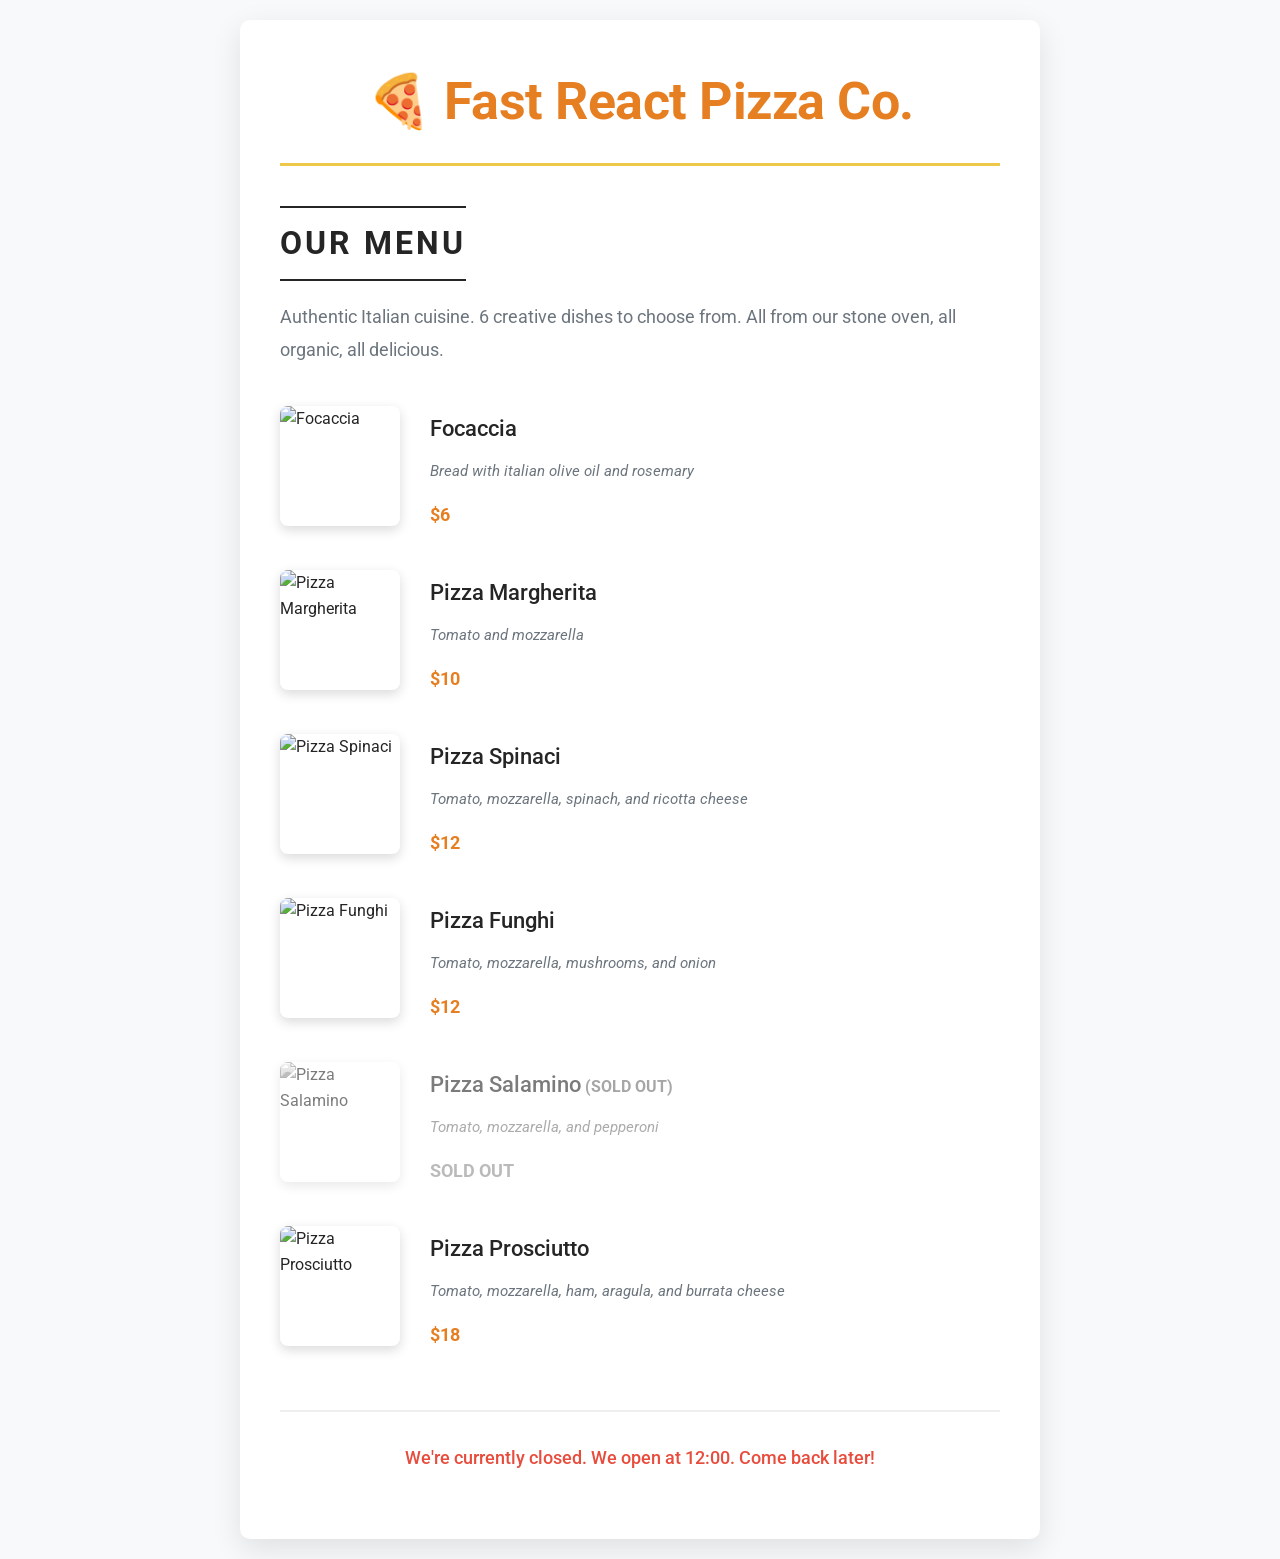
==== index.html @ ef0c7336 "Initial commit: Pizza menu with HTML, CSS, and JavaScript" ====
<!DOCTYPE html>
<html lang="en">
<head>
    <meta charset="UTF-8">
    <meta name="viewport" content="width=device-width, initial-scale=1.0">
    <title>🍕 Fast React Pizza Co.</title>
    <link rel="stylesheet" href="css/style.css">
    <link rel="preconnect" href="https://fonts.googleapis.com">
    <link rel="preconnect" href="https://fonts.gstatic.com" crossorigin>
    <link href="https://fonts.googleapis.com/css2?family=Roboto:wght@400;500;700&display=swap" rel="stylesheet">
</head>
<body>
    <div class="container">
        <header class="header">
            <h1>🍕 Fast React Pizza Co.</h1>
        </header>

        <main class="menu">
            <h2>Our Menu</h2>
            <p class="menu-intro">
                Authentic Italian cuisine. 6 creative dishes to choose from. All from our stone oven, all organic, all delicious.
            </p>

            <ul class="pizzas" id="pizzaList">
                <!-- Pizzas will be loaded by JavaScript -->
            </ul>
        </main>

        <footer class="footer">
            <div class="order">
                <p class="footer-text">
                    We're open from 12:00 to 22:00. Come visit us or order online.
                </p>
                <button class="btn">Order Now</button>
            </div>
        </footer>
    </div>

    <script src="js/pizzaData.js"></script>
    <script src="js/app.js"></script>
</body>
</html>
---- css/style.css ----
/* Global Reset */
* {
    margin: 0;
    padding: 0;
    box-sizing: border-box;
}

/* Root Variables */
:root {
    --color-primary: #edc84b;
    --color-secondary: #e67e22;
    --color-text: #252525;
    --color-text-light: #6c757d;
    --color-red: #e74c3c;
    --color-grey-light: #f8f9fa;
}

/* Body */
body {
    font-family: 'Roboto', sans-serif;
    background-color: var(--color-grey-light);
    color: var(--color-text);
    line-height: 1.6;
    padding: 20px;
}

/* Container */
.container {
    max-width: 800px;
    margin: 0 auto;
    background-color: #fff;
    padding: 40px;
    border-radius: 10px;
    box-shadow: 0 10px 30px rgba(0, 0, 0, 0.1);
}

/* Header */
.header {
    text-align: center;
    margin-bottom: 40px;
    padding-bottom: 20px;
    border-bottom: 3px solid var(--color-primary);
}

.header h1 {
    font-size: 52px;
    color: var(--color-secondary);
    font-weight: 700;
    letter-spacing: -0.5px;
}

/* Menu Section */
.menu {
    margin-bottom: 60px;
}

.menu h2 {
    display: inline-block;
    padding: 10px 0;
    border-top: 2px solid currentColor;
    border-bottom: 2px solid currentColor;
    font-size: 32px;
    text-transform: uppercase;
    letter-spacing: 3px;
    font-weight: 700;
    margin-bottom: 20px;
}

.menu-intro {
    font-size: 18px;
    color: var(--color-text-light);
    margin-bottom: 40px;
    line-height: 1.8;
}

/* Pizza List */
.pizzas {
    list-style: none;
    display: grid;
    gap: 40px;
}

/* Pizza Item */
.pizza {
    display: flex;
    gap: 30px;
    align-items: flex-start;
}

.pizza img {
    width: 120px;
    height: 120px;
    object-fit: cover;
    border-radius: 8px;
    align-self: flex-start;
    box-shadow: 0 4px 12px rgba(0, 0, 0, 0.15);
}

.pizza-details {
    flex: 1;
    display: flex;
    flex-direction: column;
    gap: 8px;
    padding-top: 5px;
}

.pizza h3 {
    font-size: 22px;
    font-weight: 500;
    margin-bottom: 5px;
    color: var(--color-text);
}

.pizza-ingredients {
    font-size: 15px;
    font-style: italic;
    color: var(--color-text-light);
    margin-bottom: 10px;
    line-height: 1.6;
}

.pizza-price {
    font-size: 18px;
    font-weight: 700;
    color: var(--color-secondary);
    margin-top: auto;
}

/* Sold Out Style */
.pizza.sold-out {
    opacity: 0.6;
    filter: grayscale(1);
}

.pizza.sold-out .pizza-details {
    position: relative;
}

.pizza.sold-out h3::after {
    content: " (SOLD OUT)";
    color: var(--color-red);
    font-size: 16px;
    font-weight: 700;
    text-transform: uppercase;
}

/* Footer */
.footer {
    margin-top: 60px;
    padding-top: 30px;
    border-top: 2px solid #eee;
}

.order {
    text-align: center;
}

.footer-text {
    font-size: 18px;
    color: var(--color-text);
    margin-bottom: 25px;
    line-height: 1.8;
}

/* Button */
.btn {
    background-color: var(--color-primary);
    color: var(--color-text);
    padding: 16px 40px;
    font-size: 18px;
    font-weight: 600;
    border: none;
    border-radius: 50px;
    cursor: pointer;
    text-transform: uppercase;
    letter-spacing: 1px;
    transition: all 0.3s ease;
    box-shadow: 0 4px 12px rgba(237, 200, 75, 0.4);
}

.btn:hover {
    background-color: var(--color-secondary);
    color: #fff;
    transform: translateY(-2px);
    box-shadow: 0 6px 16px rgba(230, 126, 34, 0.5);
}

.btn:active {
    transform: translateY(0);
}

/* Closed Message */
.footer.closed .footer-text {
    color: var(--color-red);
    font-weight: 500;
}

.footer.closed .btn {
    display: none;
}

/* Responsive Design */
@media (max-width: 768px) {
    .container {
        padding: 20px;
    }

    .header h1 {
        font-size: 36px;
    }

    .menu h2 {
        font-size: 24px;
    }

    .menu-intro {
        font-size: 16px;
    }

    .pizza {
        flex-direction: column;
        gap: 15px;
        text-align: center;
    }

    .pizza img {
        width: 100%;
        height: 200px;
        align-self: center;
    }

    .pizza h3 {
        font-size: 20px;
    }

    .pizza-ingredients {
        font-size: 14px;
    }

    .btn {
        padding: 12px 30px;
        font-size: 16px;
    }
}

@media (max-width: 480px) {
    body {
        padding: 10px;
    }

    .header h1 {
        font-size: 28px;
    }

    .menu h2 {
        font-size: 20px;
    }

    .pizzas {
        gap: 30px;
    }
}
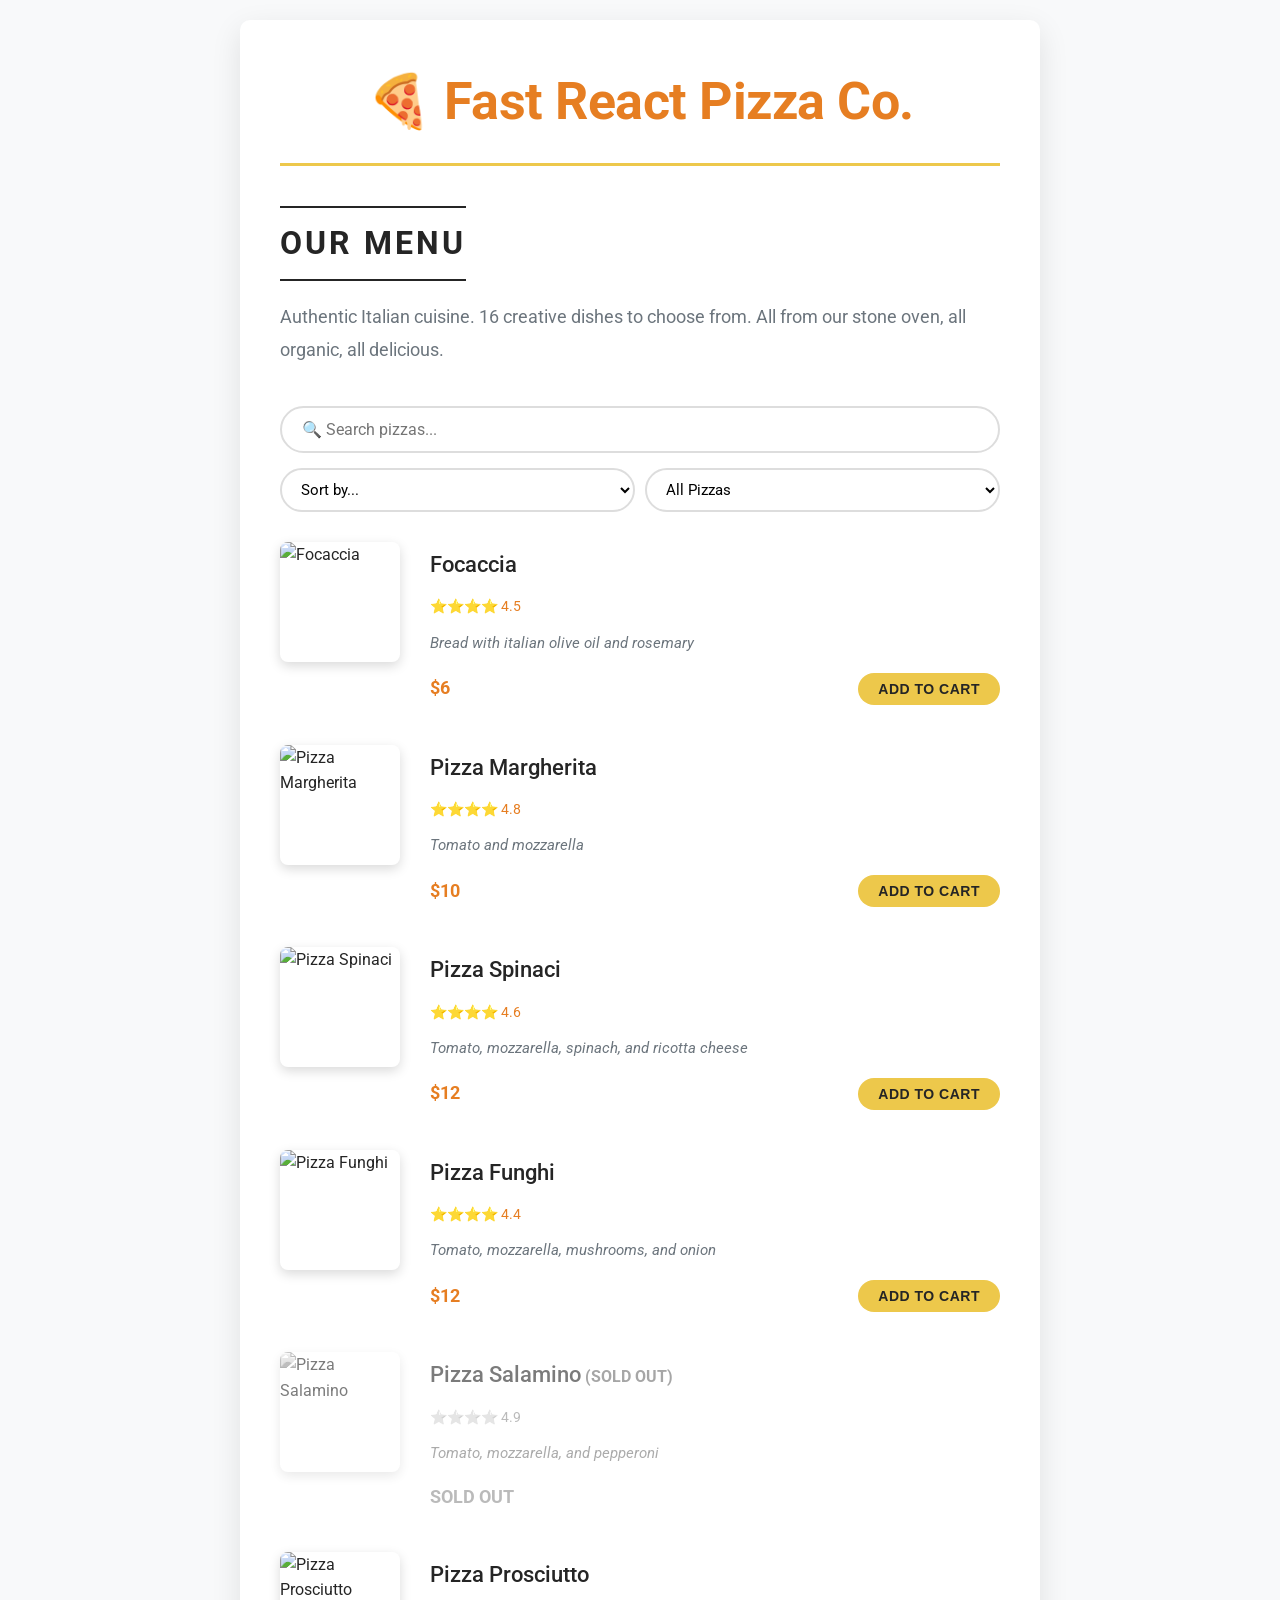
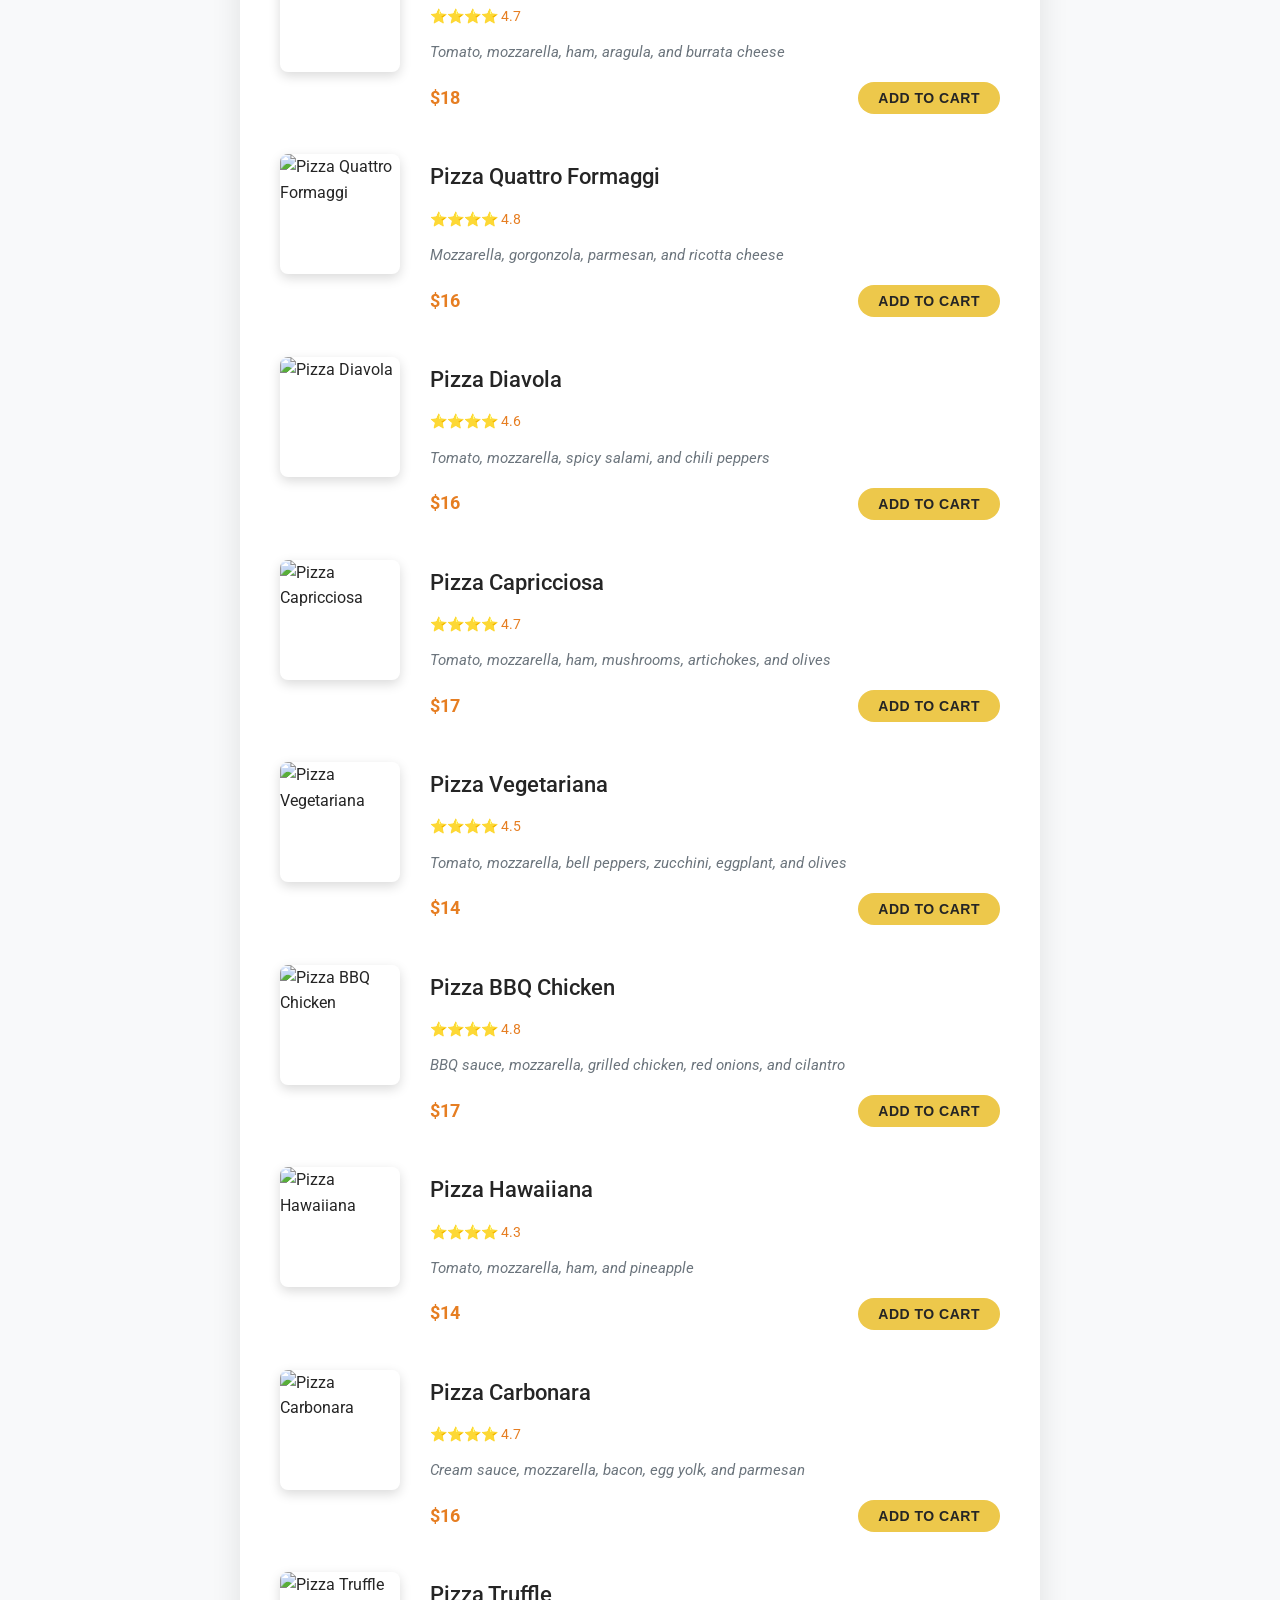
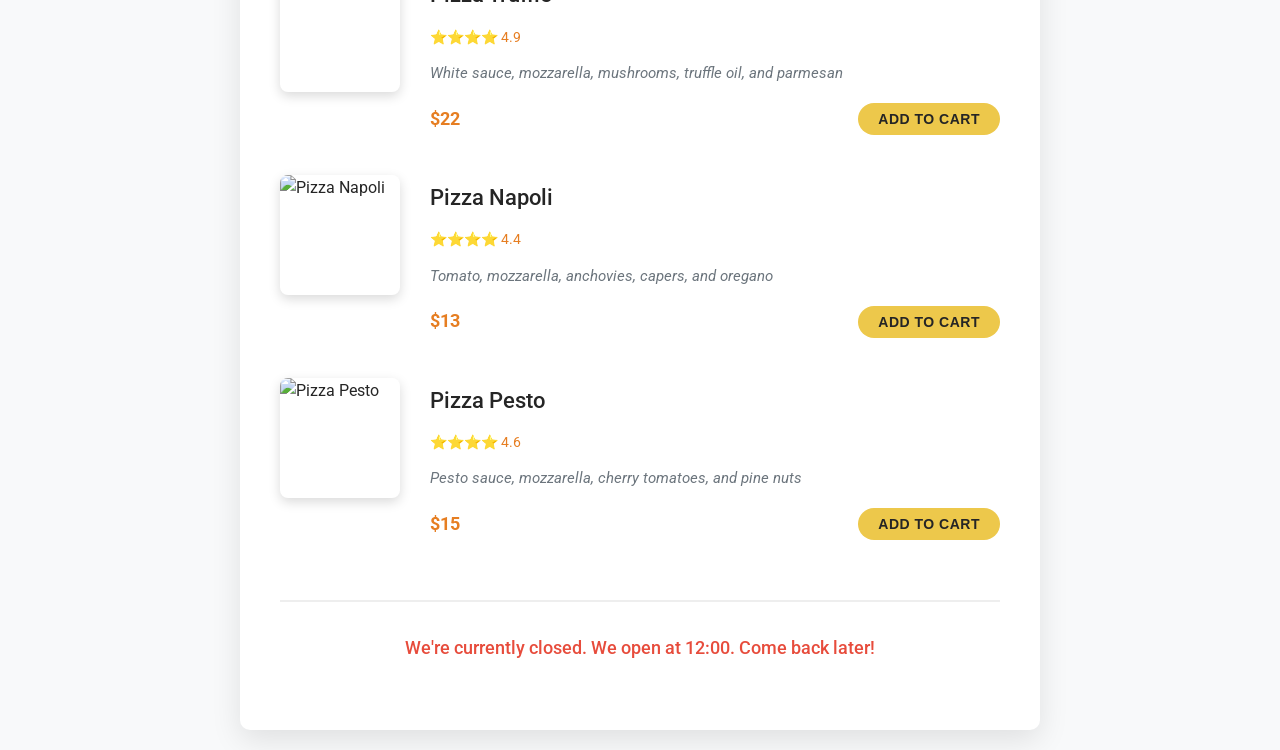
==== commit 081749c3: "Add advanced features: shopping cart, search, filters, ratings, and 10 new pizza varieties" ====
--- a/index.html
+++ b/index.html
@@ -18,8 +18,30 @@
         <main class="menu">
             <h2>Our Menu</h2>
             <p class="menu-intro">
-                Authentic Italian cuisine. 6 creative dishes to choose from. All from our stone oven, all organic, all delicious.
+                Authentic Italian cuisine. 16 creative dishes to choose from. All from our stone oven, all organic, all delicious.
             </p>
+
+            <!-- Search and Filter Section -->
+            <div class="controls">
+                <div class="search-container">
+                    <input type="text" id="searchInput" class="search-input" placeholder="🔍 Search pizzas...">
+                </div>
+                <div class="filter-controls">
+                    <select id="sortSelect" class="filter-select">
+                        <option value="">Sort by...</option>
+                        <option value="price-low">Price: Low to High</option>
+                        <option value="price-high">Price: High to Low</option>
+                        <option value="name">Name: A-Z</option>
+                        <option value="rating">Rating: High to Low</option>
+                    </select>
+                    <select id="categoryFilter" class="filter-select">
+                        <option value="all">All Pizzas</option>
+                        <option value="vegetarian">Vegetarian</option>
+                        <option value="meat">Meat</option>
+                        <option value="available">Available Only</option>
+                    </select>
+                </div>
+            </div>
 
             <ul class="pizzas" id="pizzaList">
                 <!-- Pizzas will be loaded by JavaScript -->
@@ -31,9 +53,36 @@
                 <p class="footer-text">
                     We're open from 12:00 to 22:00. Come visit us or order online.
                 </p>
-                <button class="btn">Order Now</button>
+                <!-- Shopping Cart -->
+                <div class="cart-summary" id="cartSummary">
+                    <div class="cart-info">
+                        <span class="cart-icon">🛒</span>
+                        <span class="cart-count">0</span>
+                        <span class="cart-total">$0.00</span>
+                    </div>
+                </div>
+                <button class="btn" id="orderBtn">Order Now</button>
             </div>
         </footer>
+
+        <!-- Cart Modal -->
+        <div class="modal" id="cartModal">
+            <div class="modal-content">
+                <div class="modal-header">
+                    <h3>🛒 Your Cart</h3>
+                    <button class="close-modal" id="closeModal">&times;</button>
+                </div>
+                <div class="modal-body" id="cartItems">
+                    <p class="empty-cart">Your cart is empty</p>
+                </div>
+                <div class="modal-footer">
+                    <div class="cart-total-display">
+                        <strong>Total: <span id="modalTotal">$0.00</span></strong>
+                    </div>
+                    <button class="btn btn-checkout" id="checkoutBtn">Checkout</button>
+                </div>
+            </div>
+        </div>
     </div>
 
     <script src="js/pizzaData.js"></script>
--- a/css/style.css
+++ b/css/style.css
@@ -73,6 +73,59 @@
     line-height: 1.8;
 }
 
+/* Search and Filter Controls */
+.controls {
+    margin-bottom: 30px;
+    display: flex;
+    flex-direction: column;
+    gap: 15px;
+}
+
+.search-container {
+    width: 100%;
+}
+
+.search-input {
+    width: 100%;
+    padding: 12px 20px;
+    font-size: 16px;
+    border: 2px solid #ddd;
+    border-radius: 50px;
+    outline: none;
+    transition: all 0.3s ease;
+    font-family: 'Roboto', sans-serif;
+}
+
+.search-input:focus {
+    border-color: var(--color-primary);
+    box-shadow: 0 0 0 3px rgba(237, 200, 75, 0.2);
+}
+
+.filter-controls {
+    display: flex;
+    gap: 10px;
+    flex-wrap: wrap;
+}
+
+.filter-select {
+    flex: 1;
+    min-width: 150px;
+    padding: 10px 15px;
+    font-size: 15px;
+    border: 2px solid #ddd;
+    border-radius: 50px;
+    outline: none;
+    background-color: white;
+    cursor: pointer;
+    transition: all 0.3s ease;
+    font-family: 'Roboto', sans-serif;
+}
+
+.filter-select:hover,
+.filter-select:focus {
+    border-color: var(--color-primary);
+}
+
 /* Pizza List */
 .pizzas {
     list-style: none;
@@ -111,6 +164,12 @@
     color: var(--color-text);
 }
 
+.pizza-rating {
+    font-size: 14px;
+    color: var(--color-secondary);
+    margin-bottom: 5px;
+}
+
 .pizza-ingredients {
     font-size: 15px;
     font-style: italic;
@@ -119,11 +178,37 @@
     line-height: 1.6;
 }
 
+.pizza-footer {
+    display: flex;
+    justify-content: space-between;
+    align-items: center;
+    margin-top: auto;
+}
+
 .pizza-price {
     font-size: 18px;
     font-weight: 700;
     color: var(--color-secondary);
-    margin-top: auto;
+}
+
+.btn-add {
+    background-color: var(--color-primary);
+    color: var(--color-text);
+    padding: 8px 20px;
+    font-size: 14px;
+    font-weight: 600;
+    border: none;
+    border-radius: 50px;
+    cursor: pointer;
+    transition: all 0.3s ease;
+    text-transform: uppercase;
+    letter-spacing: 0.5px;
+}
+
+.btn-add:hover {
+    background-color: var(--color-secondary);
+    color: #fff;
+    transform: translateY(-2px);
 }
 
 /* Sold Out Style */
@@ -160,6 +245,48 @@
     color: var(--color-text);
     margin-bottom: 25px;
     line-height: 1.8;
+}
+
+/* Cart Summary */
+.cart-summary {
+    display: none;
+    background-color: var(--color-grey-light);
+    padding: 15px 25px;
+    border-radius: 50px;
+    margin: 20px auto;
+    max-width: 300px;
+    transition: all 0.3s ease;
+}
+
+.cart-summary:hover {
+    background-color: var(--color-primary);
+    transform: scale(1.05);
+}
+
+.cart-info {
+    display: flex;
+    justify-content: center;
+    align-items: center;
+    gap: 15px;
+    font-weight: 600;
+    font-size: 16px;
+}
+
+.cart-icon {
+    font-size: 24px;
+}
+
+.cart-count {
+    background-color: var(--color-secondary);
+    color: white;
+    padding: 2px 10px;
+    border-radius: 50px;
+    font-size: 14px;
+}
+
+.cart-total {
+    color: var(--color-secondary);
+    font-size: 18px;
 }
 
 /* Button */
@@ -199,6 +326,198 @@
     display: none;
 }
 
+/* Cart Modal */
+.modal {
+    display: none;
+    position: fixed;
+    top: 0;
+    left: 0;
+    width: 100%;
+    height: 100%;
+    background-color: rgba(0, 0, 0, 0.5);
+    z-index: 1000;
+    justify-content: center;
+    align-items: center;
+    animation: fadeIn 0.3s ease;
+}
+
+@keyframes fadeIn {
+    from { opacity: 0; }
+    to { opacity: 1; }
+}
+
+.modal-content {
+    background-color: white;
+    padding: 0;
+    border-radius: 15px;
+    max-width: 500px;
+    width: 90%;
+    max-height: 80vh;
+    overflow: hidden;
+    display: flex;
+    flex-direction: column;
+    box-shadow: 0 20px 60px rgba(0, 0, 0, 0.3);
+    animation: slideUp 0.3s ease;
+}
+
+@keyframes slideUp {
+    from {
+        transform: translateY(50px);
+        opacity: 0;
+    }
+    to {
+        transform: translateY(0);
+        opacity: 1;
+    }
+}
+
+.modal-header {
+    display: flex;
+    justify-content: space-between;
+    align-items: center;
+    padding: 20px 25px;
+    border-bottom: 2px solid #eee;
+    background-color: var(--color-grey-light);
+}
+
+.modal-header h3 {
+    margin: 0;
+    font-size: 24px;
+}
+
+.close-modal {
+    background: none;
+    border: none;
+    font-size: 32px;
+    cursor: pointer;
+    color: var(--color-text-light);
+    transition: color 0.3s ease;
+    padding: 0;
+    width: 32px;
+    height: 32px;
+    line-height: 1;
+}
+
+.close-modal:hover {
+    color: var(--color-red);
+}
+
+.modal-body {
+    padding: 25px;
+    overflow-y: auto;
+    flex: 1;
+}
+
+.empty-cart {
+    text-align: center;
+    color: var(--color-text-light);
+    padding: 40px 20px;
+    font-size: 18px;
+}
+
+.cart-item {
+    display: flex;
+    justify-content: space-between;
+    align-items: center;
+    padding: 15px;
+    margin-bottom: 10px;
+    background-color: var(--color-grey-light);
+    border-radius: 10px;
+}
+
+.cart-item-info {
+    display: flex;
+    flex-direction: column;
+    gap: 5px;
+}
+
+.cart-item-price {
+    color: var(--color-text-light);
+    font-size: 14px;
+}
+
+.cart-item-controls {
+    display: flex;
+    align-items: center;
+    gap: 10px;
+}
+
+.btn-quantity {
+    background-color: white;
+    border: 2px solid var(--color-primary);
+    color: var(--color-text);
+    width: 30px;
+    height: 30px;
+    border-radius: 50%;
+    cursor: pointer;
+    font-size: 18px;
+    font-weight: 700;
+    display: flex;
+    align-items: center;
+    justify-content: center;
+    transition: all 0.3s ease;
+}
+
+.btn-quantity:hover {
+    background-color: var(--color-primary);
+}
+
+.item-quantity {
+    font-weight: 600;
+    min-width: 30px;
+    text-align: center;
+}
+
+.modal-footer {
+    padding: 20px 25px;
+    border-top: 2px solid #eee;
+    background-color: var(--color-grey-light);
+}
+
+.cart-total-display {
+    text-align: center;
+    margin-bottom: 15px;
+    font-size: 20px;
+}
+
+.btn-checkout {
+    width: 100%;
+    margin: 0;
+}
+
+/* Notification */
+.notification {
+    position: fixed;
+    top: 20px;
+    right: 20px;
+    background-color: var(--color-secondary);
+    color: white;
+    padding: 15px 25px;
+    border-radius: 50px;
+    box-shadow: 0 4px 12px rgba(0, 0, 0, 0.3);
+    z-index: 2000;
+    animation: slideInRight 0.3s ease, fadeOut 0.3s ease 1.7s;
+    font-weight: 600;
+}
+
+@keyframes slideInRight {
+    from {
+        transform: translateX(400px);
+        opacity: 0;
+    }
+    to {
+        transform: translateX(0);
+        opacity: 1;
+    }
+}
+
+@keyframes fadeOut {
+    to {
+        opacity: 0;
+        transform: translateX(400px);
+    }
+}
+
 /* Responsive Design */
 @media (max-width: 768px) {
     .container {
@@ -217,6 +536,18 @@
         font-size: 16px;
     }
 
+    .controls {
+        gap: 10px;
+    }
+
+    .filter-controls {
+        flex-direction: column;
+    }
+
+    .filter-select {
+        width: 100%;
+    }
+
     .pizza {
         flex-direction: column;
         gap: 15px;
@@ -229,6 +560,15 @@
         align-self: center;
     }
 
+    .pizza-footer {
+        flex-direction: column;
+        gap: 10px;
+    }
+
+    .btn-add {
+        width: 100%;
+    }
+
     .pizza h3 {
         font-size: 20px;
     }
@@ -241,6 +581,14 @@
         padding: 12px 30px;
         font-size: 16px;
     }
+
+    .modal-content {
+        width: 95%;
+    }
+
+    .cart-summary {
+        max-width: 100%;
+    }
 }
 
 @media (max-width: 480px) {
